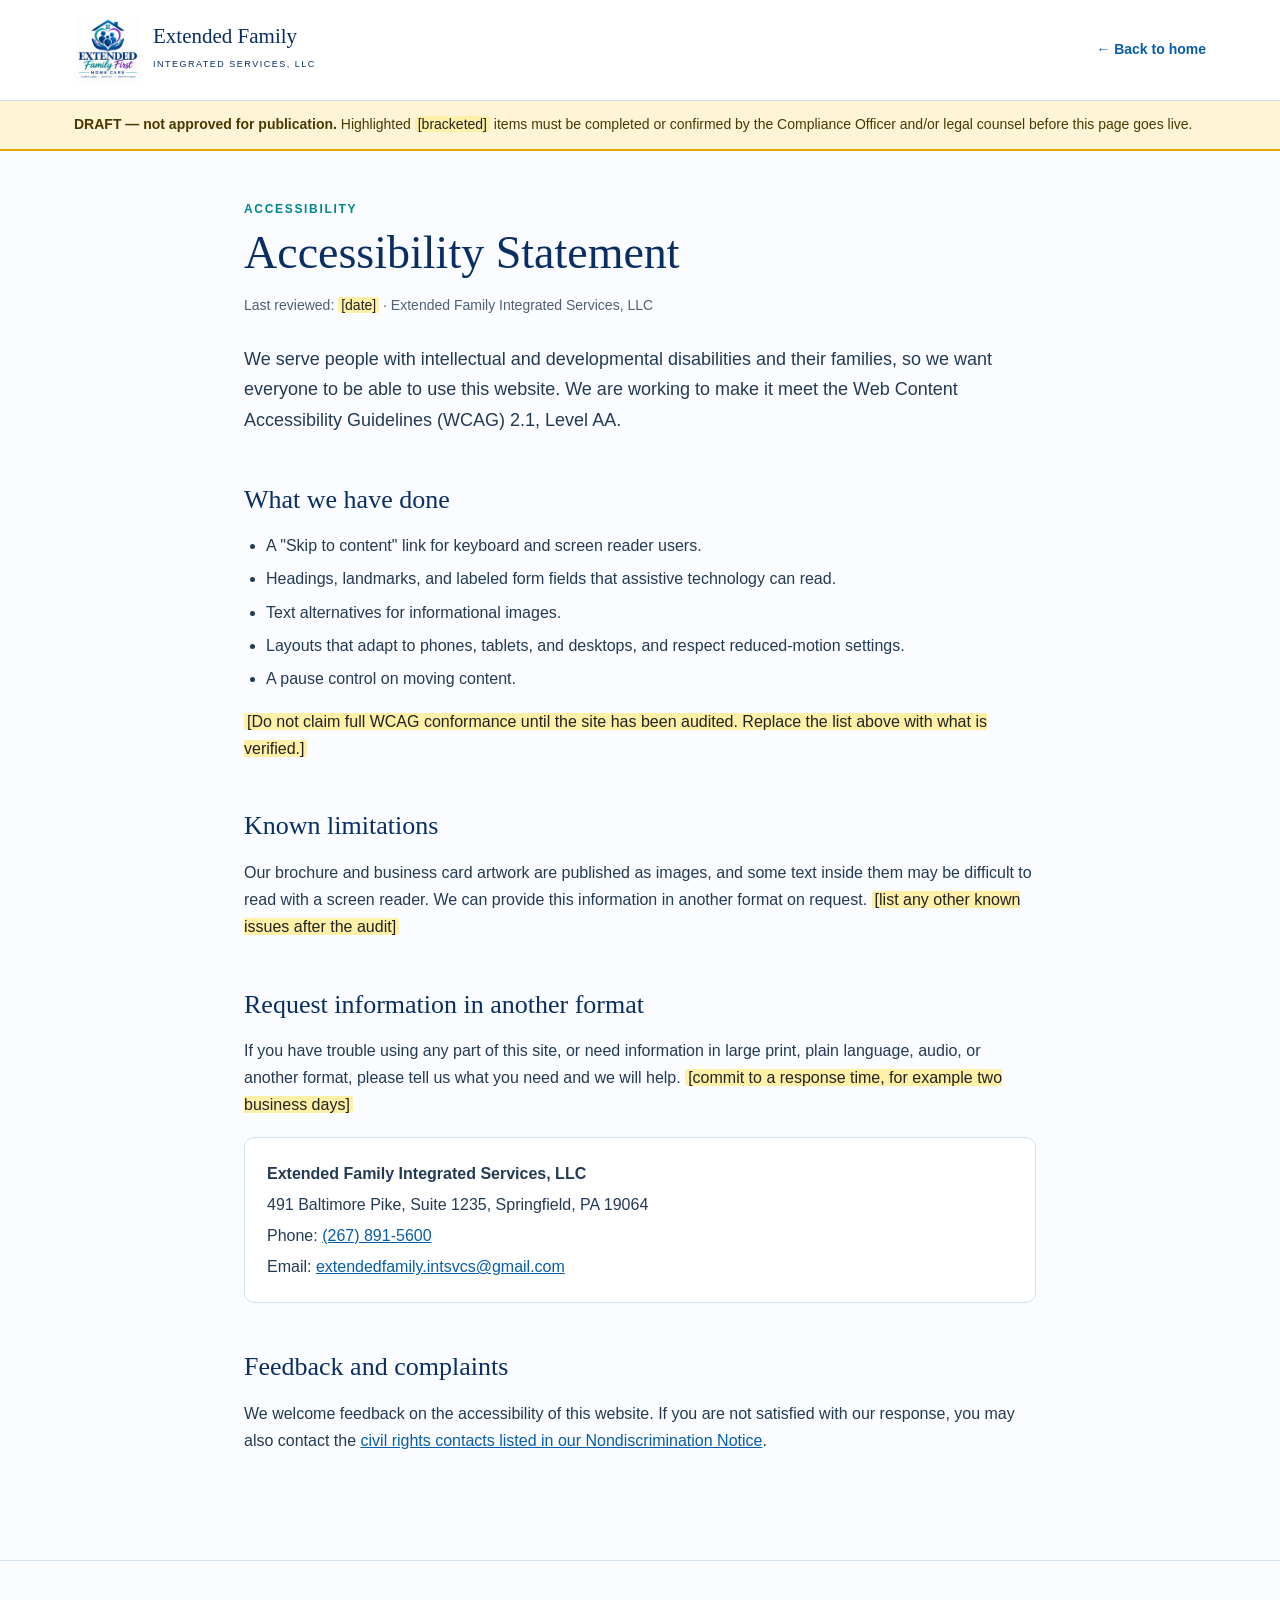
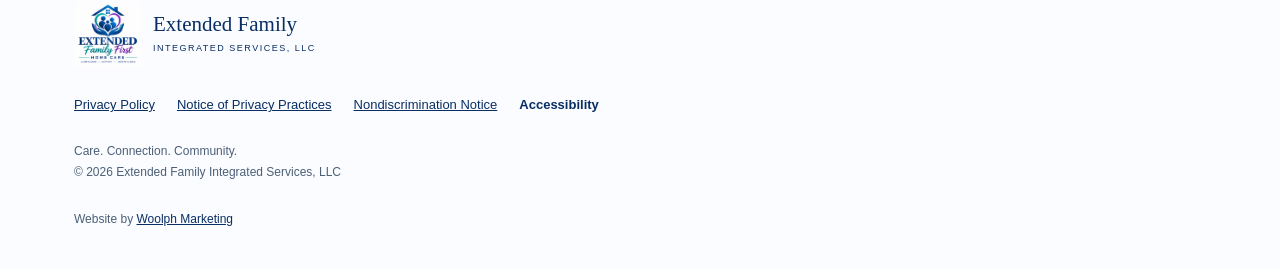
==== accessibility.html @ 8cca4339 "Add draft compliance pages, footer legal links, and Woolph credit Drafts of the HIPAA Notice of Priv" ====
<!DOCTYPE html><html lang="en"><head><meta charset="utf-8"><meta name="viewport" content="width=device-width,initial-scale=1">
<title>Accessibility Statement | Extended Family Integrated Services</title>
<meta name="description" content="Our commitment to an accessible website and how to request information in another format.">
<!-- DRAFT: remove the next meta tag and the draft-banner div when this page is approved for publication. -->
<meta name="robots" content="noindex">
<link rel="stylesheet" href="legal.css"></head><body>
<a class="skip" href="#main">Skip to content</a>
<header class="site-head"><div class="wrap bar"><a class="brand" href="index.html"><img class="brand-logo" src="assets/logo.png" alt="Extended Family Integrated Services logo"><span><strong>Extended Family</strong><small>INTEGRATED SERVICES, LLC</small></span></a><a class="back" href="index.html">&larr; Back to home</a></div></header>
<div class="draft-banner" role="note"><div class="wrap"><strong>DRAFT &mdash; not approved for publication.</strong> Highlighted <mark>[bracketed]</mark> items must be completed or confirmed by the Compliance Officer and/or legal counsel before this page goes live.</div></div>
<main id="main" class="wrap doc">

<p class="eyebrow">Accessibility</p>
<h1>Accessibility Statement</h1>
<p class="meta">Last reviewed: <mark>[date]</mark> &middot; Extended Family Integrated Services, LLC</p>

<p class="lead">We serve people with intellectual and developmental disabilities and their families, so we want everyone to be able to use this website. We are working to make it meet the Web Content Accessibility Guidelines (WCAG) 2.1, Level AA.</p>

<h2>What we have done</h2>
<ul>
<li>A "Skip to content" link for keyboard and screen reader users.</li>
<li>Headings, landmarks, and labeled form fields that assistive technology can read.</li>
<li>Text alternatives for informational images.</li>
<li>Layouts that adapt to phones, tablets, and desktops, and respect reduced-motion settings.</li>
<li>A pause control on moving content.</li>
</ul>
<p><mark>[Do not claim full WCAG conformance until the site has been audited. Replace the list above with what is verified.]</mark></p>

<h2>Known limitations</h2>
<p>Our brochure and business card artwork are published as images, and some text inside them may be difficult to read with a screen reader. We can provide this information in another format on request. <mark>[list any other known issues after the audit]</mark></p>

<h2>Request information in another format</h2>
<p>If you have trouble using any part of this site, or need information in large print, plain language, audio, or another format, please tell us what you need and we will help. <mark>[commit to a response time, for example two business days]</mark></p>
<div class="box">
<p><strong>Extended Family Integrated Services, LLC</strong></p>
<p>491 Baltimore Pike, Suite 1235, Springfield, PA 19064</p>
<p>Phone: <a href="tel:+12678915600">(267) 891-5600</a></p>
<p>Email: <a href="mailto:extendedfamily.intsvcs@gmail.com">extendedfamily.intsvcs@gmail.com</a></p>
</div>

<h2>Feedback and complaints</h2>
<p>We welcome feedback on the accessibility of this website. If you are not satisfied with our response, you may also contact the <a href="nondiscrimination-notice.html">civil rights contacts listed in our Nondiscrimination Notice</a>.</p>

</main>
<footer><div class="wrap foot"><a class="brand" href="index.html"><img class="brand-logo" src="assets/logo.png" alt="Extended Family Integrated Services logo"><span><strong>Extended Family</strong><small>INTEGRATED SERVICES, LLC</small></span></a><nav class="legal-links" aria-label="Legal and compliance"><a href="privacy-policy.html">Privacy Policy</a><a href="notice-of-privacy-practices.html">Notice of Privacy Practices</a><a href="nondiscrimination-notice.html">Nondiscrimination Notice</a><a href="accessibility.html" aria-current="page">Accessibility</a></nav><p>Care. Connection. Community.<br>&copy; <span id="year"></span> Extended Family Integrated Services, LLC</p><p class="credit">Website by <a href="https://woolph.marketing" target="_blank" rel="noopener">Woolph Marketing</a></p></div></footer><script>document.getElementById('year').textContent=new Date().getFullYear()</script>
</body></html>
---- legal.css ----
/* Shared styles for legal / compliance pages. Palette matches index.html. */
:root{--ink:#092e63;--green:#075da9;--cream:#fafcff;--lime:#d5f4f2;--line:#d4e2ed;--muted:#4c6077;--page-gutter:34px}
*{box-sizing:border-box}
html{scroll-behavior:smooth;scroll-padding-top:20px}
body{margin:0;background:var(--cream);color:var(--ink);font:16px/1.7 Arial,sans-serif}
a{color:var(--green)}
:focus-visible{outline:3px solid #b76931;outline-offset:4px}
.wrap{max-width:1200px;margin:auto;width:100%;padding-inline:var(--page-gutter)}
.skip{position:absolute;left:-10000px}
.skip:focus{left:10px;top:10px;background:white;padding:8px 12px;z-index:20}

.site-head{background:#fffffff5;border-bottom:1px solid var(--line)}
.bar{display:flex;align-items:center;justify-content:space-between;gap:16px;min-height:100px}
.brand{display:flex;align-items:center;gap:11px;text-decoration:none;color:var(--ink);min-width:0}
.brand-logo{width:68px;height:68px;object-fit:contain;background:white;border-radius:6px;flex-shrink:0}
.brand strong{font:21px Georgia,serif;display:block;line-height:1.1}
.brand small{font-size:9px;letter-spacing:1.5px}
.back{font-size:14px;text-decoration:none;font-weight:600;white-space:nowrap}
.back:hover{text-decoration:underline}

.draft-banner{background:#fff4d6;border-bottom:2px solid #e0a800;color:#4a3800;font-size:14px;padding:12px 0}
mark{background:#fff0a8;color:#222;padding:0 3px;border-radius:2px}

.doc{padding-top:48px;padding-bottom:30px;max-width:860px}
.eyebrow{font-size:12px;letter-spacing:.14em;font-weight:700;color:#00868e;text-transform:uppercase;margin:0 0 8px}
h1{font:clamp(32px,5vw,46px)/1.15 Georgia,serif;margin:0 0 14px}
h2{font:26px/1.25 Georgia,serif;margin:42px 0 10px;padding-top:6px}
h3{font-size:18px;margin:26px 0 6px}
p,li{color:#233a55}
.meta{color:var(--muted);font-size:14px;margin:0 0 26px}
.lead{font-size:18px}
.notice-caps{font-weight:700;text-transform:uppercase;font-size:15px;line-height:1.5;border:2px solid var(--ink);padding:14px 16px;border-radius:6px;background:white}
.box{background:white;border:1px solid var(--line);border-radius:10px;padding:18px 22px;margin:18px 0}
.box p{margin:4px 0}
ul{padding-left:22px}
li{margin-bottom:6px}
.toc{background:white;border:1px solid var(--line);border-radius:10px;padding:16px 22px;margin:22px 0}
.toc strong{display:block;margin-bottom:6px}
.toc ol{margin:0;padding-left:20px;columns:2;column-gap:30px}
.toc li{margin-bottom:3px;font-size:14px}

footer{padding:40px 0;border-top:1px solid var(--line);margin-top:60px;font-size:12px}
.foot{display:flex;flex-direction:column;align-items:flex-start;gap:25px}
footer p{margin:0;color:var(--muted)}
.legal-links{display:flex;flex-wrap:wrap;gap:6px 22px;font-size:13px}
.legal-links a{color:var(--ink)}
.legal-links a[aria-current=page]{font-weight:700;text-decoration:none}
.credit{margin-top:2px}
.credit a{color:var(--ink)}

@media(max-width:620px){:root{--page-gutter:22px}.bar{min-height:84px}.brand-logo{width:56px;height:56px}.brand strong{font-size:19px}.toc ol{columns:1}.doc{padding-top:32px}h2{font-size:23px}}
@media print{.skip,.back{display:none}body{background:white}.draft-banner{border:1px solid #999}}
@media(prefers-reduced-motion:reduce){html{scroll-behavior:auto}}
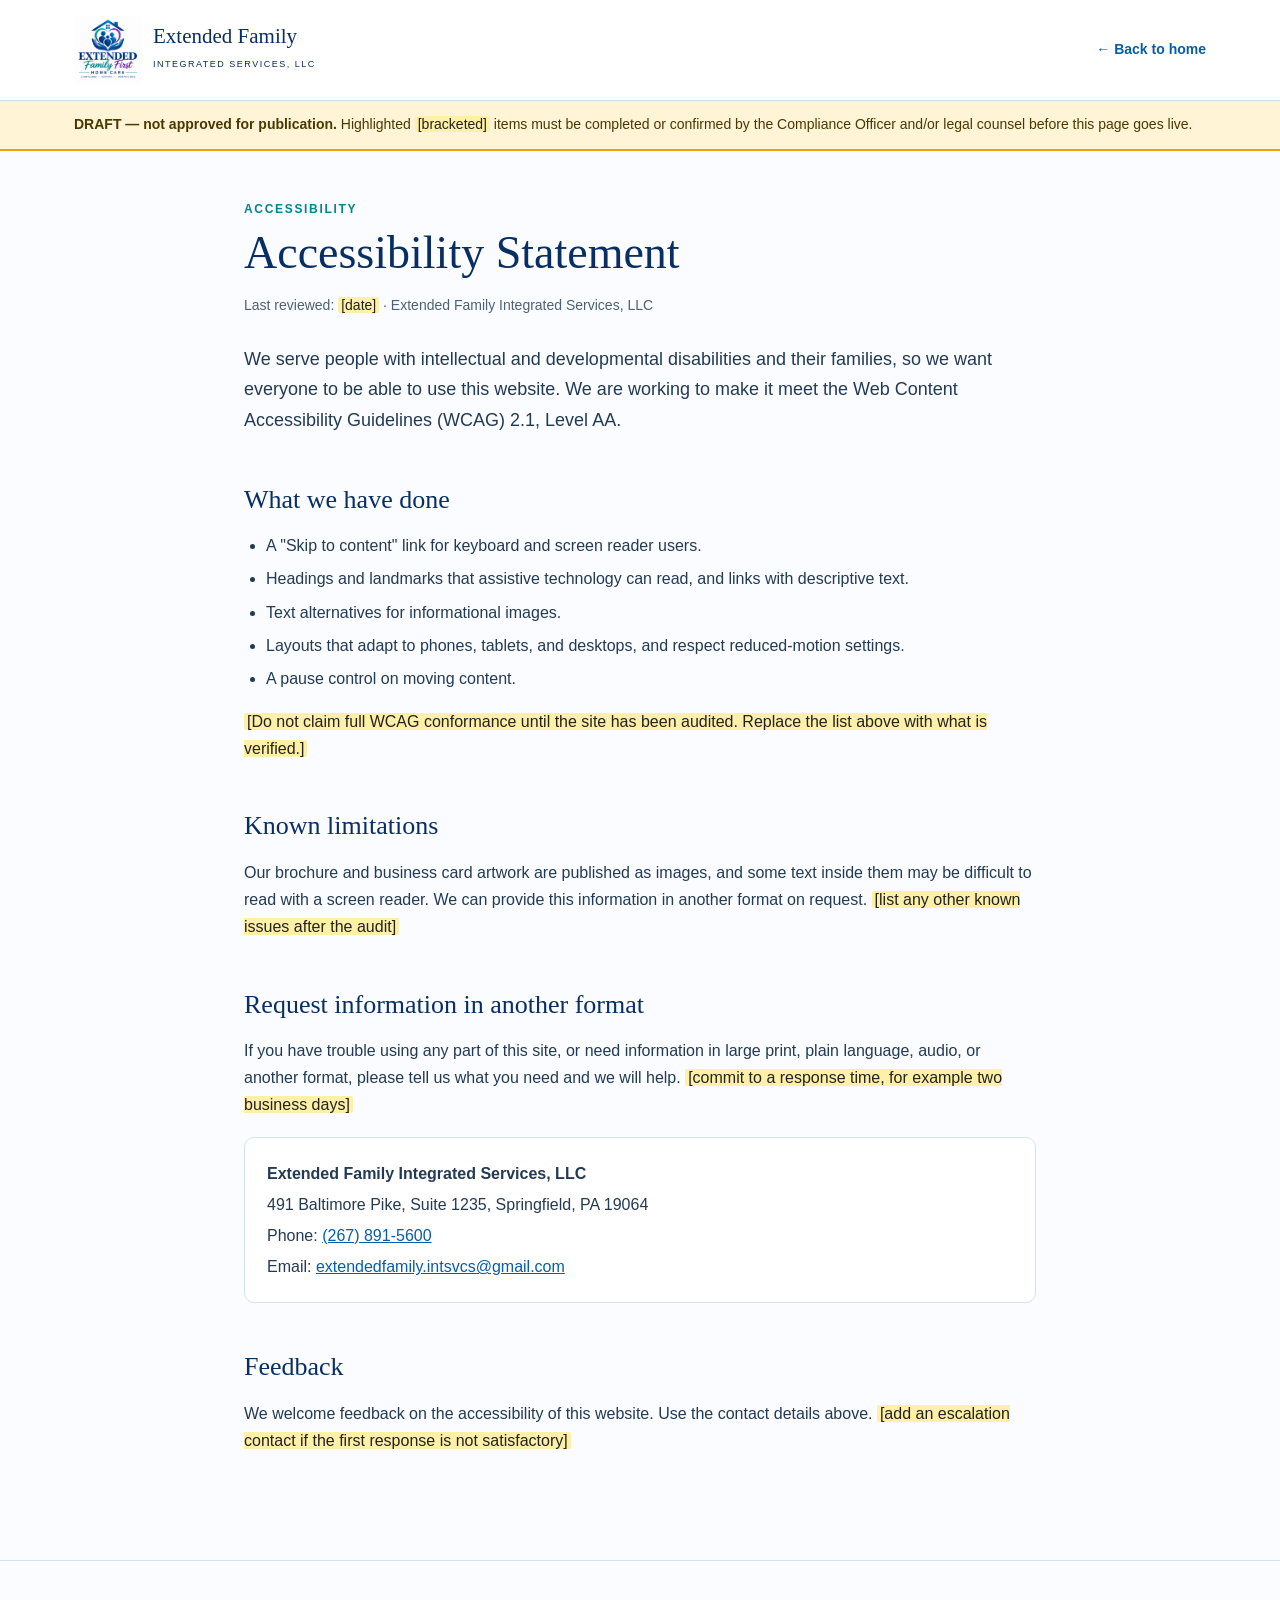
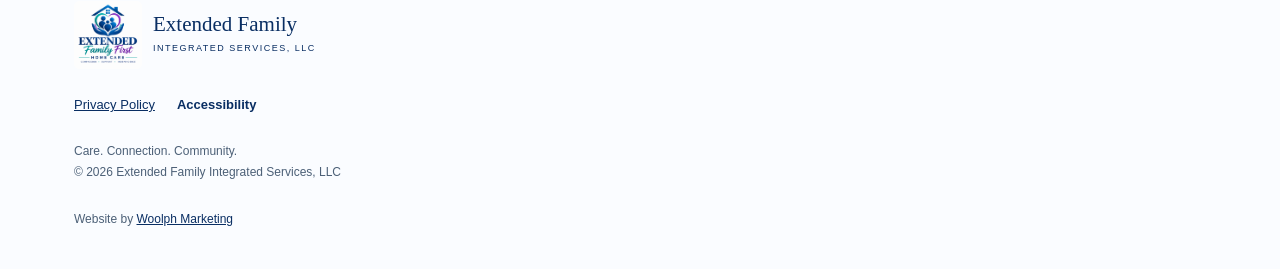
==== commit 8040eaee: "Remove HIPAA and nondiscrimination notices; replace contact form with email options - Delete notice-" ====
--- a/accessibility.html
+++ b/accessibility.html
@@ -18,7 +18,7 @@
 <h2>What we have done</h2>
 <ul>
 <li>A "Skip to content" link for keyboard and screen reader users.</li>
-<li>Headings, landmarks, and labeled form fields that assistive technology can read.</li>
+<li>Headings and landmarks that assistive technology can read, and links with descriptive text.</li>
 <li>Text alternatives for informational images.</li>
 <li>Layouts that adapt to phones, tablets, and desktops, and respect reduced-motion settings.</li>
 <li>A pause control on moving content.</li>
@@ -37,9 +37,9 @@
 <p>Email: <a href="mailto:extendedfamily.intsvcs@gmail.com">extendedfamily.intsvcs@gmail.com</a></p>
 </div>
 
-<h2>Feedback and complaints</h2>
-<p>We welcome feedback on the accessibility of this website. If you are not satisfied with our response, you may also contact the <a href="nondiscrimination-notice.html">civil rights contacts listed in our Nondiscrimination Notice</a>.</p>
+<h2>Feedback</h2>
+<p>We welcome feedback on the accessibility of this website. Use the contact details above. <mark>[add an escalation contact if the first response is not satisfactory]</mark></p>
 
 </main>
-<footer><div class="wrap foot"><a class="brand" href="index.html"><img class="brand-logo" src="assets/logo.png" alt="Extended Family Integrated Services logo"><span><strong>Extended Family</strong><small>INTEGRATED SERVICES, LLC</small></span></a><nav class="legal-links" aria-label="Legal and compliance"><a href="privacy-policy.html">Privacy Policy</a><a href="notice-of-privacy-practices.html">Notice of Privacy Practices</a><a href="nondiscrimination-notice.html">Nondiscrimination Notice</a><a href="accessibility.html" aria-current="page">Accessibility</a></nav><p>Care. Connection. Community.<br>&copy; <span id="year"></span> Extended Family Integrated Services, LLC</p><p class="credit">Website by <a href="https://woolph.marketing" target="_blank" rel="noopener">Woolph Marketing</a></p></div></footer><script>document.getElementById('year').textContent=new Date().getFullYear()</script>
+<footer><div class="wrap foot"><a class="brand" href="index.html"><img class="brand-logo" src="assets/logo.png" alt="Extended Family Integrated Services logo"><span><strong>Extended Family</strong><small>INTEGRATED SERVICES, LLC</small></span></a><nav class="legal-links" aria-label="Legal and compliance"><a href="privacy-policy.html">Privacy Policy</a><a href="accessibility.html" aria-current="page">Accessibility</a></nav><p>Care. Connection. Community.<br>&copy; <span id="year"></span> Extended Family Integrated Services, LLC</p><p class="credit">Website by <a href="https://woolph.marketing" target="_blank" rel="noopener">Woolph Marketing</a></p></div></footer><script>document.getElementById('year').textContent=new Date().getFullYear()</script>
 </body></html>
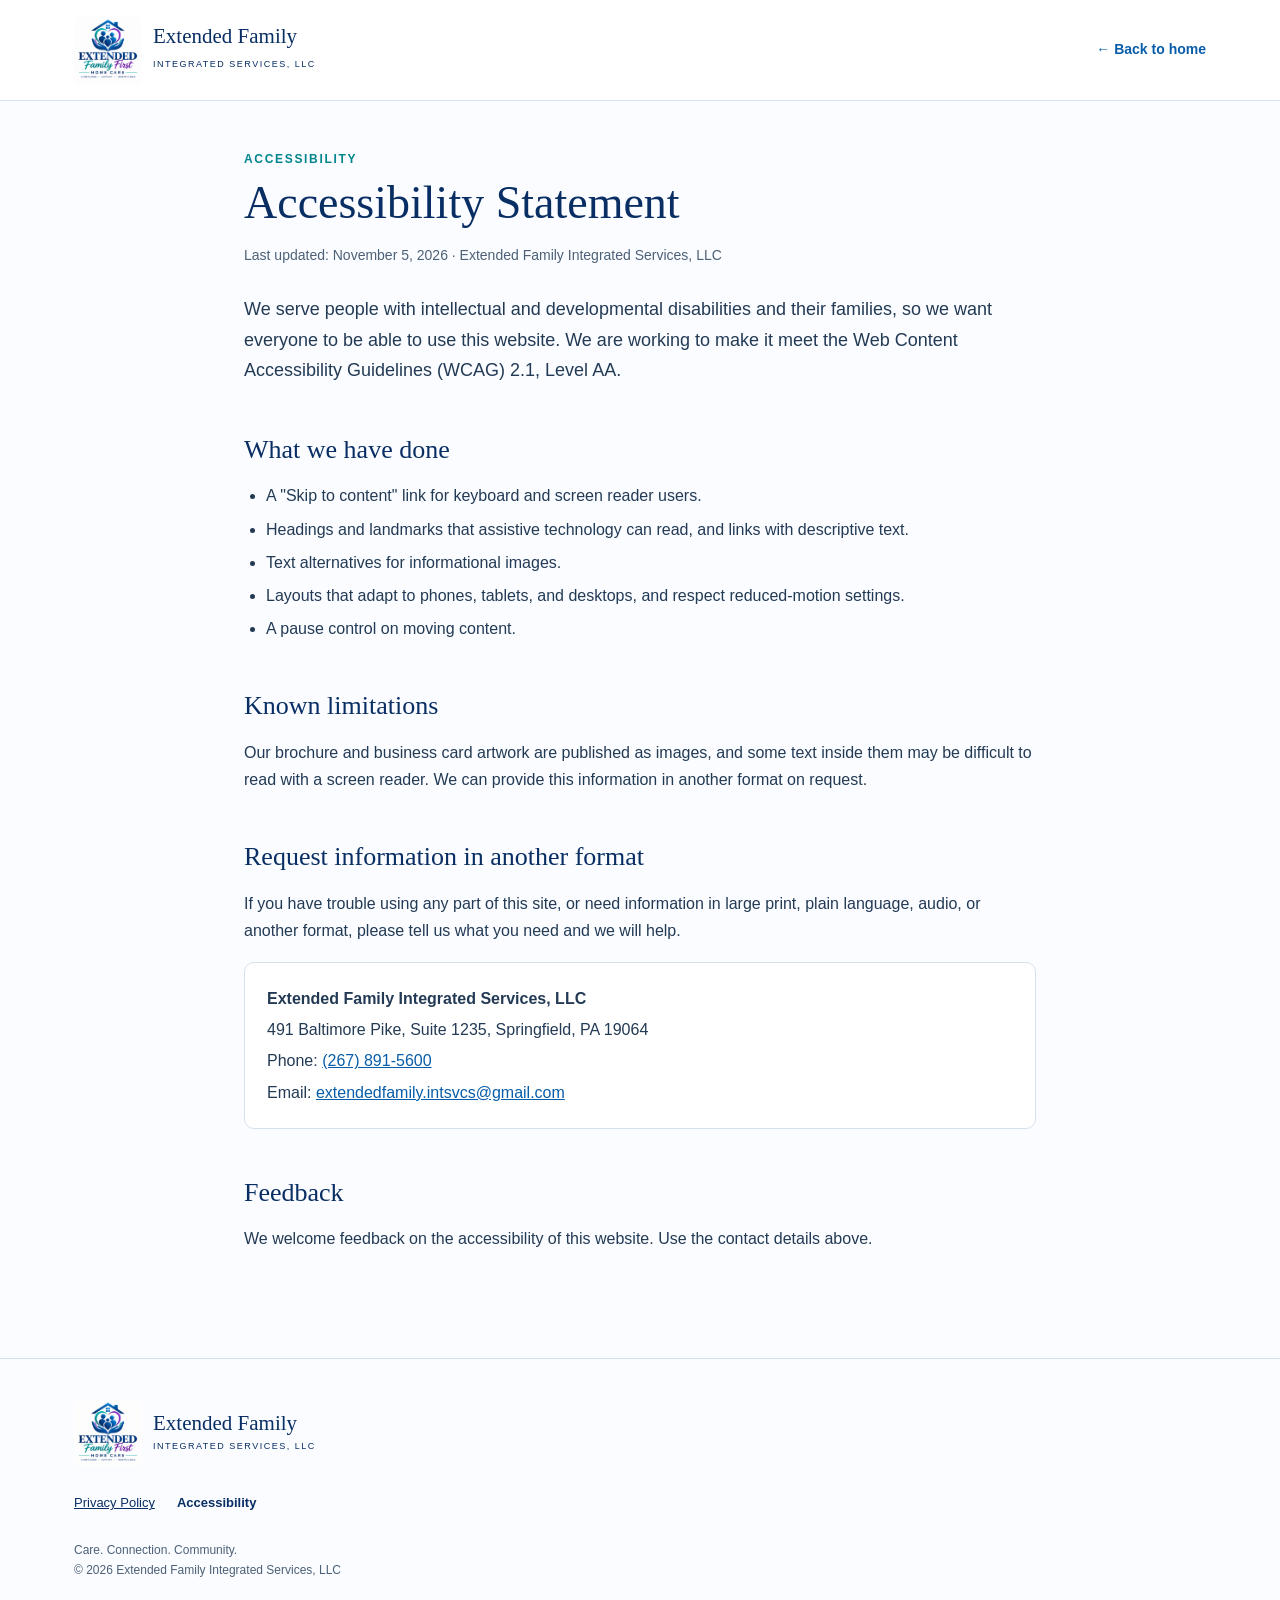
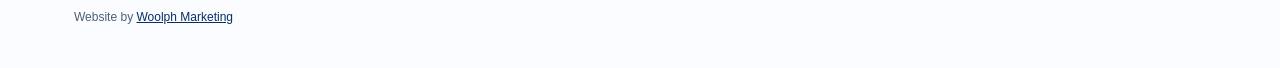
==== commit 44dd3922: "Finalize privacy policy and accessibility statement for publication Remove draft banners, noindex ta" ====
--- a/accessibility.html
+++ b/accessibility.html
@@ -1,17 +1,14 @@
 <!DOCTYPE html><html lang="en"><head><meta charset="utf-8"><meta name="viewport" content="width=device-width,initial-scale=1">
 <title>Accessibility Statement | Extended Family Integrated Services</title>
 <meta name="description" content="Our commitment to an accessible website and how to request information in another format.">
-<!-- DRAFT: remove the next meta tag and the draft-banner div when this page is approved for publication. -->
-<meta name="robots" content="noindex">
 <link rel="stylesheet" href="legal.css"></head><body>
 <a class="skip" href="#main">Skip to content</a>
 <header class="site-head"><div class="wrap bar"><a class="brand" href="index.html"><img class="brand-logo" src="assets/logo.png" alt="Extended Family Integrated Services logo"><span><strong>Extended Family</strong><small>INTEGRATED SERVICES, LLC</small></span></a><a class="back" href="index.html">&larr; Back to home</a></div></header>
-<div class="draft-banner" role="note"><div class="wrap"><strong>DRAFT &mdash; not approved for publication.</strong> Highlighted <mark>[bracketed]</mark> items must be completed or confirmed by the Compliance Officer and/or legal counsel before this page goes live.</div></div>
 <main id="main" class="wrap doc">
 
 <p class="eyebrow">Accessibility</p>
 <h1>Accessibility Statement</h1>
-<p class="meta">Last reviewed: <mark>[date]</mark> &middot; Extended Family Integrated Services, LLC</p>
+<p class="meta">Last updated: November 5, 2026 &middot; Extended Family Integrated Services, LLC</p>
 
 <p class="lead">We serve people with intellectual and developmental disabilities and their families, so we want everyone to be able to use this website. We are working to make it meet the Web Content Accessibility Guidelines (WCAG) 2.1, Level AA.</p>
 
@@ -23,13 +20,12 @@
 <li>Layouts that adapt to phones, tablets, and desktops, and respect reduced-motion settings.</li>
 <li>A pause control on moving content.</li>
 </ul>
-<p><mark>[Do not claim full WCAG conformance until the site has been audited. Replace the list above with what is verified.]</mark></p>
 
 <h2>Known limitations</h2>
-<p>Our brochure and business card artwork are published as images, and some text inside them may be difficult to read with a screen reader. We can provide this information in another format on request. <mark>[list any other known issues after the audit]</mark></p>
+<p>Our brochure and business card artwork are published as images, and some text inside them may be difficult to read with a screen reader. We can provide this information in another format on request.</p>
 
 <h2>Request information in another format</h2>
-<p>If you have trouble using any part of this site, or need information in large print, plain language, audio, or another format, please tell us what you need and we will help. <mark>[commit to a response time, for example two business days]</mark></p>
+<p>If you have trouble using any part of this site, or need information in large print, plain language, audio, or another format, please tell us what you need and we will help.</p>
 <div class="box">
 <p><strong>Extended Family Integrated Services, LLC</strong></p>
 <p>491 Baltimore Pike, Suite 1235, Springfield, PA 19064</p>
@@ -38,7 +34,7 @@
 </div>
 
 <h2>Feedback</h2>
-<p>We welcome feedback on the accessibility of this website. Use the contact details above. <mark>[add an escalation contact if the first response is not satisfactory]</mark></p>
+<p>We welcome feedback on the accessibility of this website. Use the contact details above.</p>
 
 </main>
 <footer><div class="wrap foot"><a class="brand" href="index.html"><img class="brand-logo" src="assets/logo.png" alt="Extended Family Integrated Services logo"><span><strong>Extended Family</strong><small>INTEGRATED SERVICES, LLC</small></span></a><nav class="legal-links" aria-label="Legal and compliance"><a href="privacy-policy.html">Privacy Policy</a><a href="accessibility.html" aria-current="page">Accessibility</a></nav><p>Care. Connection. Community.<br>&copy; <span id="year"></span> Extended Family Integrated Services, LLC</p><p class="credit">Website by <a href="https://woolph.marketing" target="_blank" rel="noopener">Woolph Marketing</a></p></div></footer><script>document.getElementById('year').textContent=new Date().getFullYear()</script>
--- a/legal.css
+++ b/legal.css
@@ -18,8 +18,6 @@
 .back{font-size:14px;text-decoration:none;font-weight:600;white-space:nowrap}
 .back:hover{text-decoration:underline}
 
-.draft-banner{background:#fff4d6;border-bottom:2px solid #e0a800;color:#4a3800;font-size:14px;padding:12px 0}
-mark{background:#fff0a8;color:#222;padding:0 3px;border-radius:2px}
 
 .doc{padding-top:48px;padding-bottom:30px;max-width:860px}
 .eyebrow{font-size:12px;letter-spacing:.14em;font-weight:700;color:#00868e;text-transform:uppercase;margin:0 0 8px}
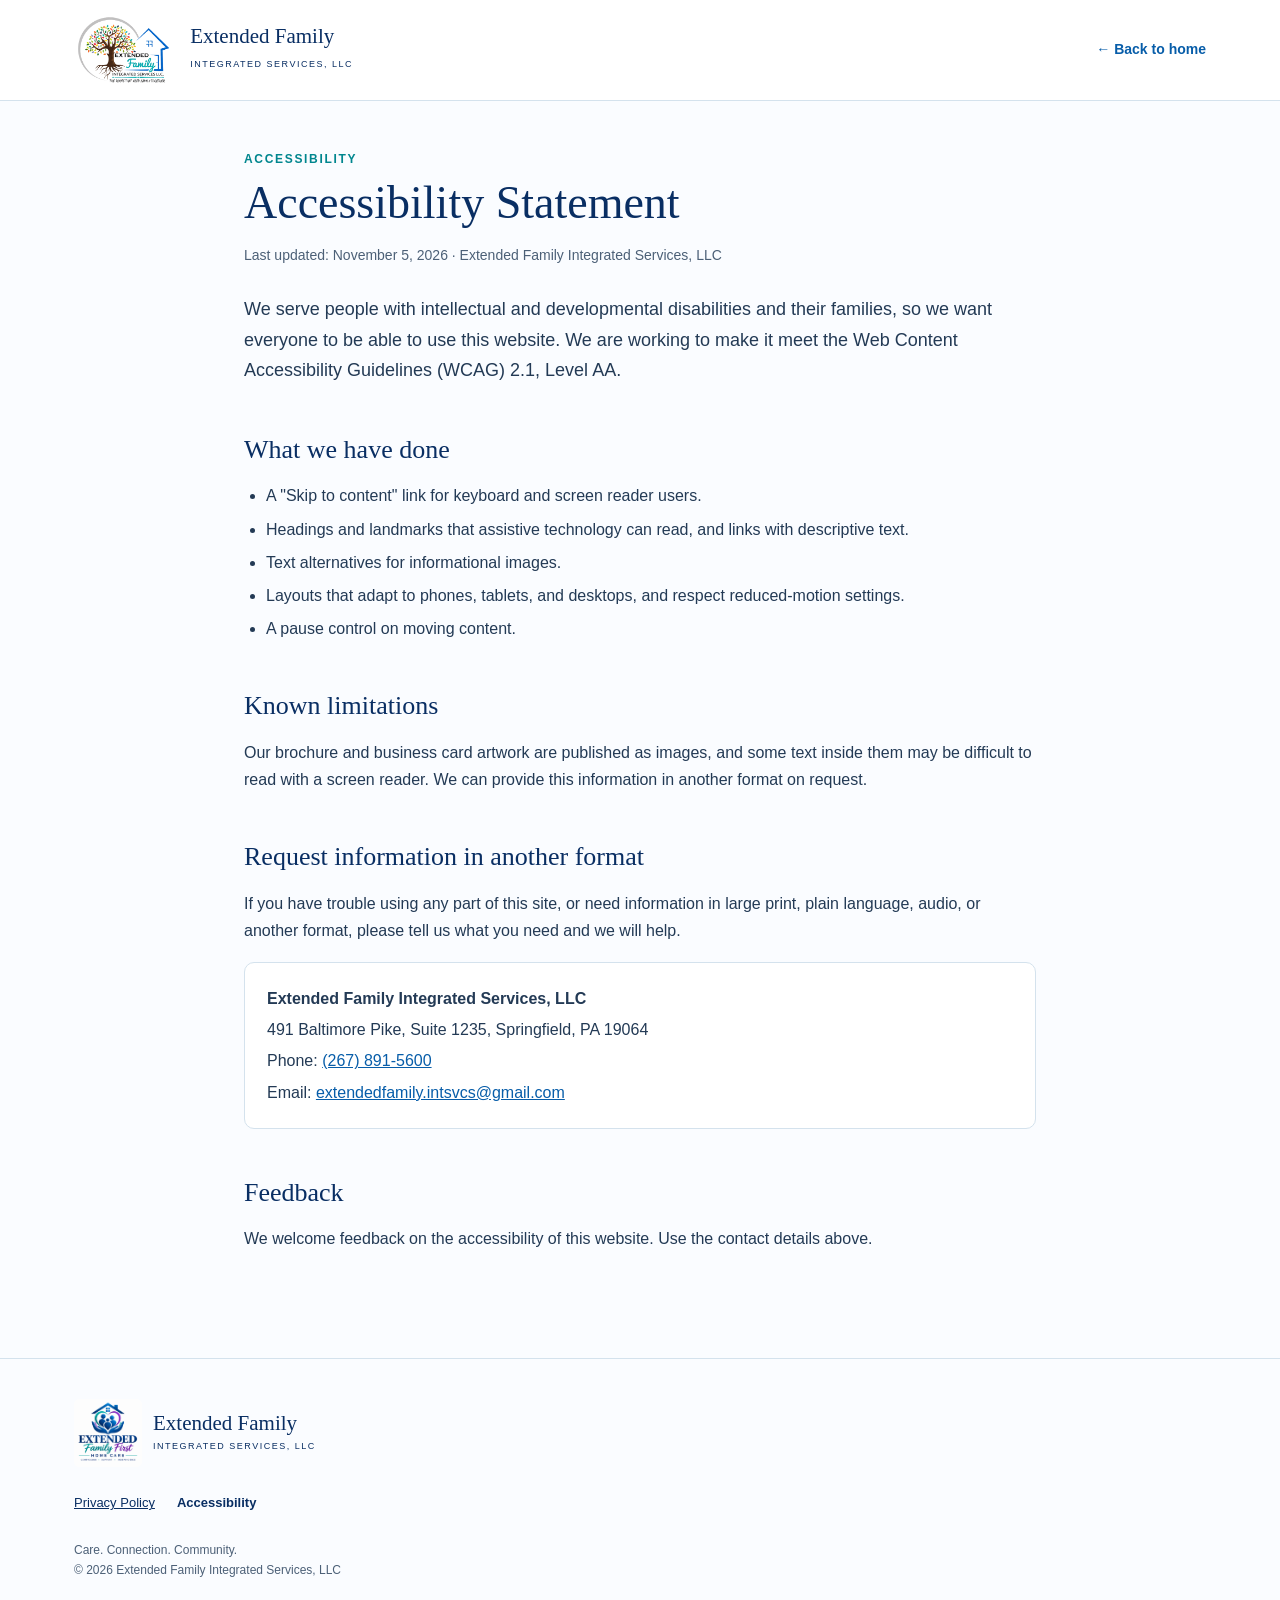
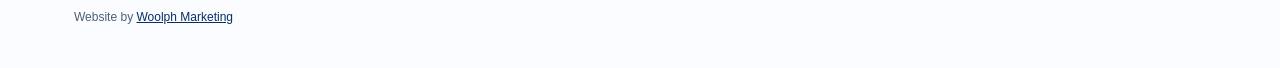
==== commit 45134773: "Swap header logo for the new Extended Family Integrated Services logo Add assets/logo-header.png (tr" ====
--- a/accessibility.html
+++ b/accessibility.html
@@ -1,9 +1,10 @@
 <!DOCTYPE html><html lang="en"><head><meta charset="utf-8"><meta name="viewport" content="width=device-width,initial-scale=1">
 <title>Accessibility Statement | Extended Family Integrated Services</title>
 <meta name="description" content="Our commitment to an accessible website and how to request information in another format.">
+<link rel="canonical" href="https://extendedfamilyintegratedservices.com/accessibility.html">
 <link rel="stylesheet" href="legal.css"></head><body>
 <a class="skip" href="#main">Skip to content</a>
-<header class="site-head"><div class="wrap bar"><a class="brand" href="index.html"><img class="brand-logo" src="assets/logo.png" alt="Extended Family Integrated Services logo"><span><strong>Extended Family</strong><small>INTEGRATED SERVICES, LLC</small></span></a><a class="back" href="index.html">&larr; Back to home</a></div></header>
+<header class="site-head"><div class="wrap bar"><a class="brand" href="index.html"><img class="brand-logo brand-logo--header" src="assets/logo-header.png" width="382" height="305" alt="Extended Family Integrated Services LLC logo"><span><strong>Extended Family</strong><small>INTEGRATED SERVICES, LLC</small></span></a><a class="back" href="index.html">&larr; Back to home</a></div></header>
 <main id="main" class="wrap doc">
 
 <p class="eyebrow">Accessibility</p>
--- a/legal.css
+++ b/legal.css
@@ -13,6 +13,8 @@
 .bar{display:flex;align-items:center;justify-content:space-between;gap:16px;min-height:100px}
 .brand{display:flex;align-items:center;gap:11px;text-decoration:none;color:var(--ink);min-width:0}
 .brand-logo{width:68px;height:68px;object-fit:contain;background:white;border-radius:6px;flex-shrink:0}
+.brand-logo.brand-logo--header{width:auto;height:84px;max-width:none;background:transparent;border-radius:0}
+@media(max-width:620px){.brand-logo.brand-logo--header{height:62px}}
 .brand strong{font:21px Georgia,serif;display:block;line-height:1.1}
 .brand small{font-size:9px;letter-spacing:1.5px}
 .back{font-size:14px;text-decoration:none;font-weight:600;white-space:nowrap}
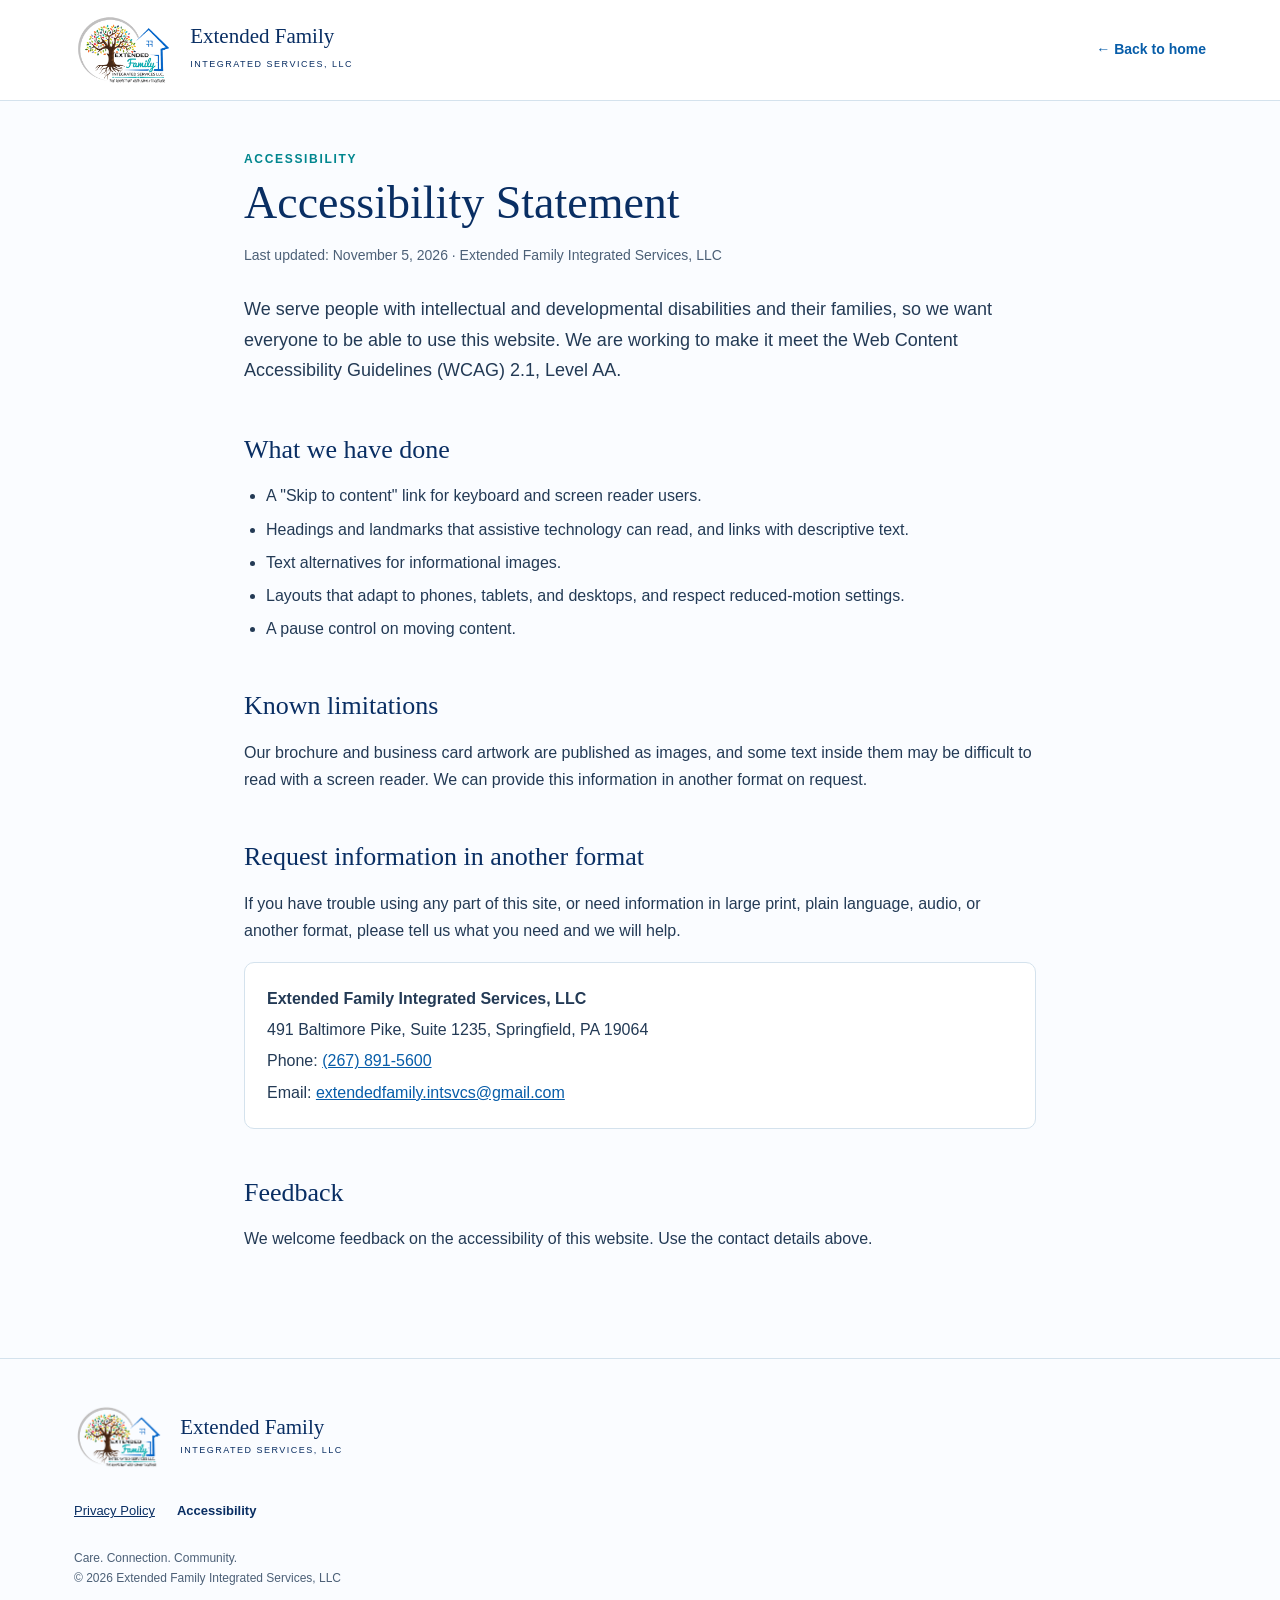
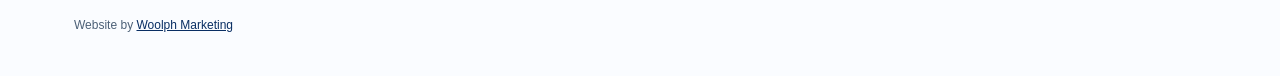
==== commit e049b183: "Use the new logo in the footer, social sharing image, and structured data - Footer logo on all pages" ====
--- a/accessibility.html
+++ b/accessibility.html
@@ -38,5 +38,5 @@
 <p>We welcome feedback on the accessibility of this website. Use the contact details above.</p>
 
 </main>
-<footer><div class="wrap foot"><a class="brand" href="index.html"><img class="brand-logo" src="assets/logo.png" alt="Extended Family Integrated Services logo"><span><strong>Extended Family</strong><small>INTEGRATED SERVICES, LLC</small></span></a><nav class="legal-links" aria-label="Legal and compliance"><a href="privacy-policy.html">Privacy Policy</a><a href="accessibility.html" aria-current="page">Accessibility</a></nav><p>Care. Connection. Community.<br>&copy; <span id="year"></span> Extended Family Integrated Services, LLC</p><p class="credit">Website by <a href="https://woolph.marketing" target="_blank" rel="noopener">Woolph Marketing</a></p></div></footer><script>document.getElementById('year').textContent=new Date().getFullYear()</script>
+<footer><div class="wrap foot"><a class="brand" href="index.html"><img class="brand-logo brand-logo--footer" src="assets/logo-header.png" width="382" height="305" alt="Extended Family Integrated Services LLC logo"><span><strong>Extended Family</strong><small>INTEGRATED SERVICES, LLC</small></span></a><nav class="legal-links" aria-label="Legal and compliance"><a href="privacy-policy.html">Privacy Policy</a><a href="accessibility.html" aria-current="page">Accessibility</a></nav><p>Care. Connection. Community.<br>&copy; <span id="year"></span> Extended Family Integrated Services, LLC</p><p class="credit">Website by <a href="https://woolph.marketing" target="_blank" rel="noopener">Woolph Marketing</a></p></div></footer><script>document.getElementById('year').textContent=new Date().getFullYear()</script>
 </body></html>
--- a/legal.css
+++ b/legal.css
@@ -15,6 +15,7 @@
 .brand-logo{width:68px;height:68px;object-fit:contain;background:white;border-radius:6px;flex-shrink:0}
 .brand-logo.brand-logo--header{width:auto;height:84px;max-width:none;background:transparent;border-radius:0}
 @media(max-width:620px){.brand-logo.brand-logo--header{height:62px}}
+.brand-logo.brand-logo--footer{width:auto;height:76px;max-width:none;background:transparent;border-radius:0}
 .brand strong{font:21px Georgia,serif;display:block;line-height:1.1}
 .brand small{font-size:9px;letter-spacing:1.5px}
 .back{font-size:14px;text-decoration:none;font-weight:600;white-space:nowrap}
